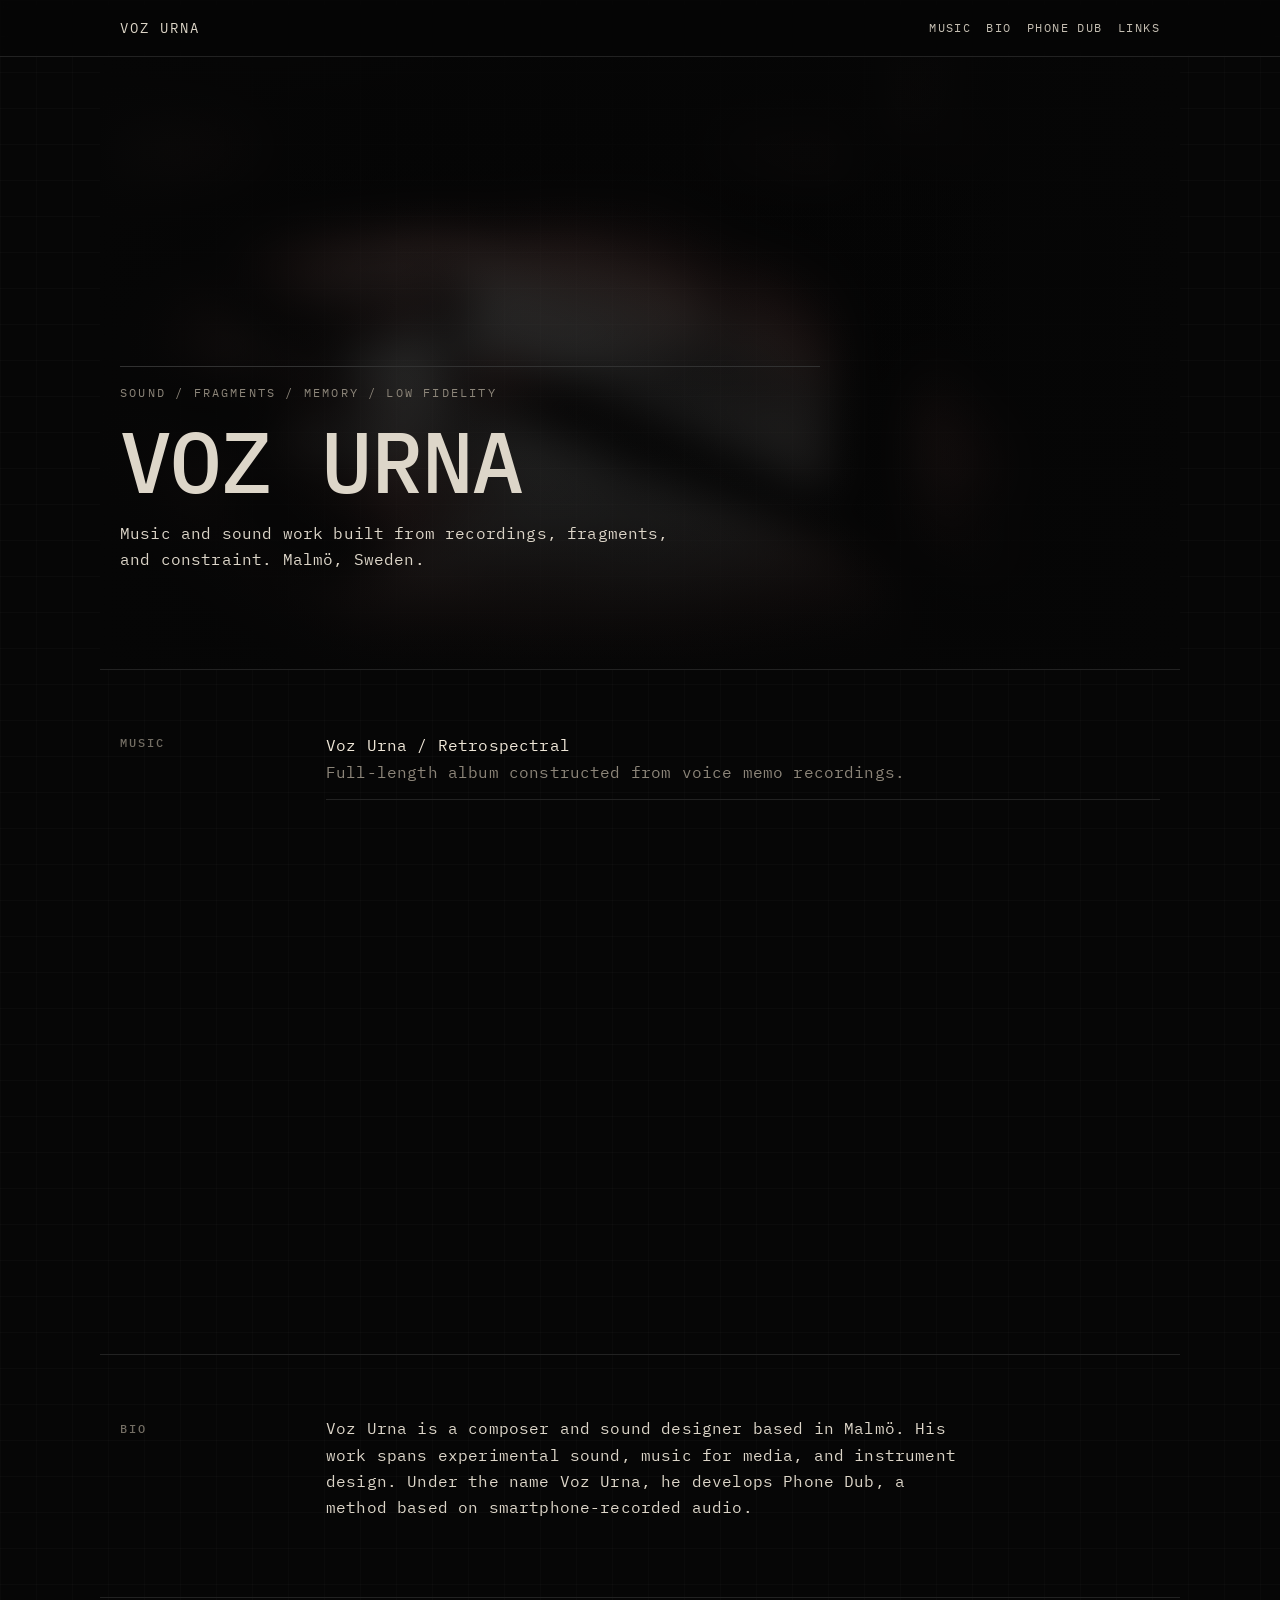
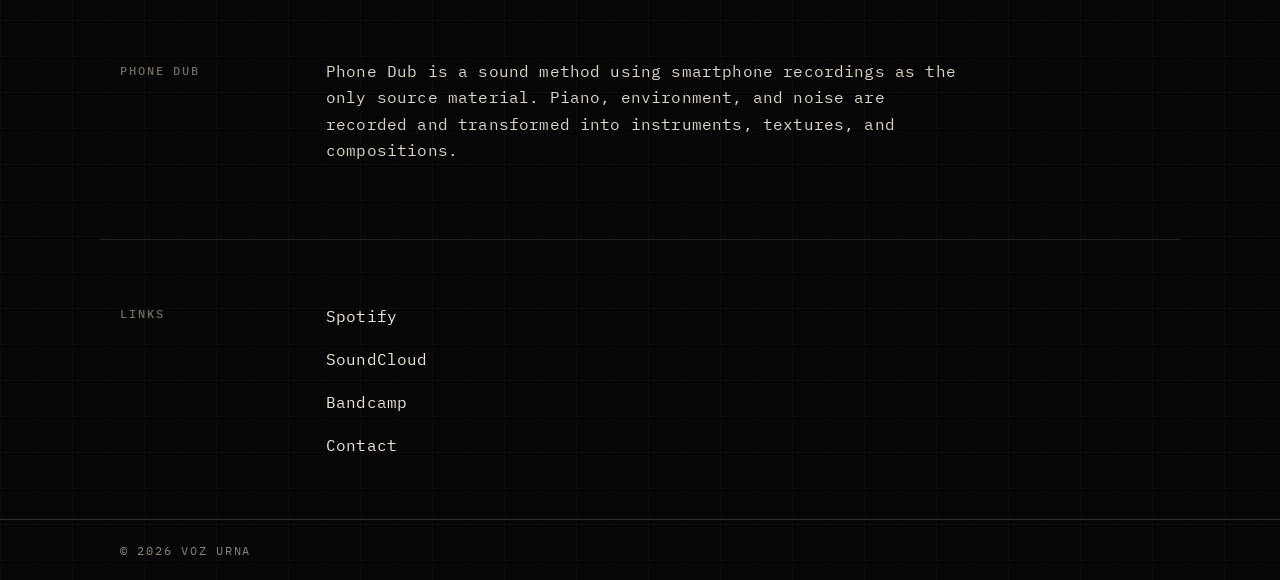
==== index.html @ f7e13c82 "Initial site commit" ====
<!DOCTYPE html>
<html lang="en">
  <head>
    <meta charset="UTF-8" />
    <meta name="viewport" content="width=device-width, initial-scale=1.0" />
    <title>Voz Urna</title>
    <link rel="stylesheet" href="style.css" />
  </head>
  <body>
    <div class="site">
      <header>
        <nav class="nav">
          <a class="brand" href="#home">Voz Urna</a>
          <div class="nav-links">
            <a href="#music">Music</a>
            <a href="#bio">Bio</a>
            <a href="#phonedub">Phone Dub</a>
            <a href="#links">Links</a>
          </div>
        </nav>
      </header>

      <main>
        <section class="hero" id="home">
          <div class="hero-inner">
            <div class="hero-panel">
              <p class="eyebrow">sound / fragments / memory / low fidelity</p>
              <h1>Voz Urna</h1>
              <p class="lead">
                Music and sound work built from recordings, fragments, and constraint. Malmö, Sweden.
              </p>
              <!-- <p class="terminal-note">archive for sound and fragments</p> -->
            </div>
          </div>
        </section>

        <section class="section" id="music">
  <div class="block">
    <h2>Music</h2>
    <div class="music-list">
      <div class="music-item">
        <a href="#">Voz Urna / Retrospectral</a><br />
        <span class="muted">Full-length album constructed from voice memo recordings.</span>
      </div>

      <div class="music-item embed-item">
        <iframe
          style="border: 0; width: 350px; height: 470px;"
          src="https://bandcamp.com/EmbeddedPlayer/album=3123178118/size=large/bgcol=333333/linkcol=ffffff/tracklist=false/transparent=true/"
          seamless>
          <a href="https://vozurna.bandcamp.com/album/retrospectral">Retrospectral by Voz Urna</a>
        </iframe>
      </div>

</section>

<section class="section" id="bio">
  <div class="block">
    <h2>Bio</h2>
    <div>
      <p>
        Voz Urna is a composer and sound designer based in Malmö.

His work spans experimental sound, music for media, and instrument design.

Under the name Voz Urna, he develops Phone Dub, a method based on smartphone-recorded audio.
      </p>
      <p class="muted">
      
      </p>
    </div>
  </div>
</section>

        <section class="section" id="phonedub">
          <div class="block">
            <h2>Phone Dub</h2>
            <div>
              <p>
                Phone Dub is a sound method using smartphone recordings as the only source material.

Piano, environment, and noise are recorded and transformed into instruments, textures, and compositions.
              </p>
              <p class="muted">
                
              </p>
            </div>
          </div>
        </section>

        <section class="section" id="links">
          <div class="block">
            <h2>Links</h2>
            <div class="link-list">
              <a href="https://open.spotify.com/artist/1SDlxnzPVQ7J5CW1TCWskf?si=wJDzaEXcRvCtlj3c91DYQA" target="_blank" rel="noopener noreferrer">Spotify</a>
              <a href="https://soundcloud.com/vozurna" target="_blank" rel="noopener noreferrer">SoundCloud</a>
              <a href="https://vozurna.bandcamp.com/album/retrospectral" target="_blank" rel="noopener noreferrer">Bandcamp</a>
              <a href="mailto:pavlo.theodoridis@gmail.com">Contact</a>
            </div>
          </div>
        </section>
      </main>

      <footer>
        <div class="footer-inner">© 2026 Voz Urna</div>
      </footer>
    </div>
  </body>
</html>
---- style.css ----
@import url('https://fonts.googleapis.com/css2?family=IBM+Plex+Mono:wght@400;500&display=swap');

:root {
  --bg: #060606;
  --bg-soft: #0d0d0d;
  --panel: #101010;
  --text: #ddd6c9;
  --muted: #8c8579;
  --line: #222222;
  --line-strong: #313131;
  --accent: #efe7d8;
}

* {
  box-sizing: border-box;
}

html {
  scroll-behavior: smooth;
}

body {
  margin: 0;
  background: var(--bg);
  color: var(--text);
  font-family: "IBM Plex Mono", monospace;
  line-height: 1.65;
  letter-spacing: 0.01em;
  background-image:
    linear-gradient(to bottom, rgba(255,255,255,0.02) 1px, transparent 1px),
    linear-gradient(to right, rgba(255,255,255,0.015) 1px, transparent 1px);
  background-size: 100% 36px, 36px 100%;
}

a {
  color: var(--accent);
  text-decoration: none;
}

a:hover {
  color: white;
}

.site {
  min-height: 100vh;
  display: flex;
  flex-direction: column;
}

header {
  position: sticky;
  top: 0;
  z-index: 20;
  background: rgba(6, 6, 6, 0.86);
  backdrop-filter: blur(6px);
  border-bottom: 1px solid var(--line);
}

.nav {
  max-width: 1080px;
  margin: 0 auto;
  padding: 1rem 1.25rem;
  display: flex;
  justify-content: space-between;
  align-items: center;
  gap: 1rem;
}

.brand {
  font-size: 0.9rem;
  text-transform: uppercase;
  letter-spacing: 0.14em;
  opacity: 0.92;
}

.nav-links {
  display: flex;
  flex-wrap: wrap;
  gap: 0.95rem;
  font-size: 0.74rem;
  text-transform: uppercase;
  letter-spacing: 0.12em;
  opacity: 0.82;
}

main {
  flex: 1;
}

.hero,
.section {
  max-width: 1080px;
  margin: 0 auto;
  padding: 3.75rem 1.25rem;
}

.hero {
  min-height: 68vh;
  display: flex;
  align-items: flex-end;
  padding-top: 6rem;
  padding-bottom: 5rem;
  position: relative;
  overflow: hidden;
  isolation: isolate;
}

.hero::before {
  content: "";
  position: absolute;
  inset: 0;
  background-image: url("vozurna_web_images/retrospectralcover.png");
  background-size: cover;
  background-position: center center;
  background-repeat: no-repeat;
  filter: blur(20px);
  transform: scale(1.12);
  opacity: 0.22;
  z-index: -3;
}

.hero::after {
  content: "";
  position: absolute;
  inset: 0;
  background:
    linear-gradient(to right,
      rgba(6, 6, 6, 0.98) 0%,
      rgba(6, 6, 6, 0.56) 14%,
      rgba(6, 6, 6, 0.14) 28%,
      rgba(6, 6, 6, 0.14) 72%,
      rgba(6, 6, 6, 0.56) 86%,
      rgba(6, 6, 6, 0.98) 100%
    ),
    linear-gradient(to bottom,
      rgba(6, 6, 6, 0.8) 0%,
      rgba(6, 6, 6, 0.24) 30%,
      rgba(6, 6, 6, 0.38) 75%,
      rgba(6, 6, 6, 0.92) 100%
    );
  z-index: -2;
}

.hero-inner {
  width: 100%;
  max-width: 760px;
  position: relative;
  z-index: 1;
}

.hero-panel {
  border-top: 1px solid var(--line-strong);
  padding-top: 1rem;
  max-width: 700px;
}

.eyebrow,
h2,
.footer-inner {
  color: var(--muted);
}

.eyebrow {
  margin: 0 0 1rem 0;
  font-size: 0.76rem;
  text-transform: uppercase;
  letter-spacing: 0.18em;
}

h1,
h2 {
  margin: 0 0 1rem 0;
}

h1 {
  font-size: clamp(2.6rem, 8vw, 5.4rem);
  line-height: 0.98;
  text-transform: uppercase;
  letter-spacing: -0.02em;
  margin-bottom: 1rem;
  font-weight: 500;
}

h2 {
  font-size: 0.74rem;
  text-transform: uppercase;
  letter-spacing: 0.16em;
  padding-top: 0.2rem;
  font-weight: 500;
  color: var(--muted);
  opacity: 0.82;
}

p {
  margin: 0 0 1rem 0;
  max-width: 65ch;
}

.lead {
  font-size: 1rem;
  max-width: 56ch;
}

.muted {
  color: var(--muted);
}

.section {
  border-top: 1px solid var(--line);
}

.block {
  display: grid;
  grid-template-columns: 170px 1fr;
  gap: 2.25rem;
}

.music-list,
.link-list {
  display: grid;
  gap: 0.9rem;
}

.music-item,
.link-list a {
  padding-top: 0.15rem;
}

.music-item {
  border-bottom: 1px solid var(--line);
  padding-bottom: 0.9rem;
}

.embed-item {
  padding-top: 0.6rem;
  padding-bottom: 1.2rem;
}

.embed-item iframe {
  display: block;
  max-width: 100%;
}

.music-item:last-child {
  border-bottom: none;
  padding-bottom: 0;
}

.terminal-note {
  margin-top: 1.2rem;
  padding-top: 0.8rem;
  border-top: 1px solid var(--line);
  color: var(--muted);
  font-size: 0.78rem;
  opacity: 0.72;
}

footer {
  border-top: 1px solid var(--line-strong);
}

.footer-inner {
  max-width: 1080px;
  margin: 0 auto;
  padding: 1.25rem;
  font-size: 0.78rem;
  text-transform: uppercase;
  letter-spacing: 0.14em;
}

@media (max-width: 720px) {
  .nav {
    flex-direction: column;
    align-items: flex-start;
  }

  .nav-links {
    gap: 0.8rem 1rem;
  }

  .hero,
  .section {
    padding: 3rem 1.25rem;
  }

  .hero {
    min-height: 58vh;
    padding-top: 5rem;
  }

  .block {
    grid-template-columns: 1fr;
    gap: 0.9rem;
  }

  h1 {
    font-size: clamp(3.4rem, 20vw, 6rem);
  }

  .embed-item iframe {
  width: 100%;
  height: 470px;
}
}
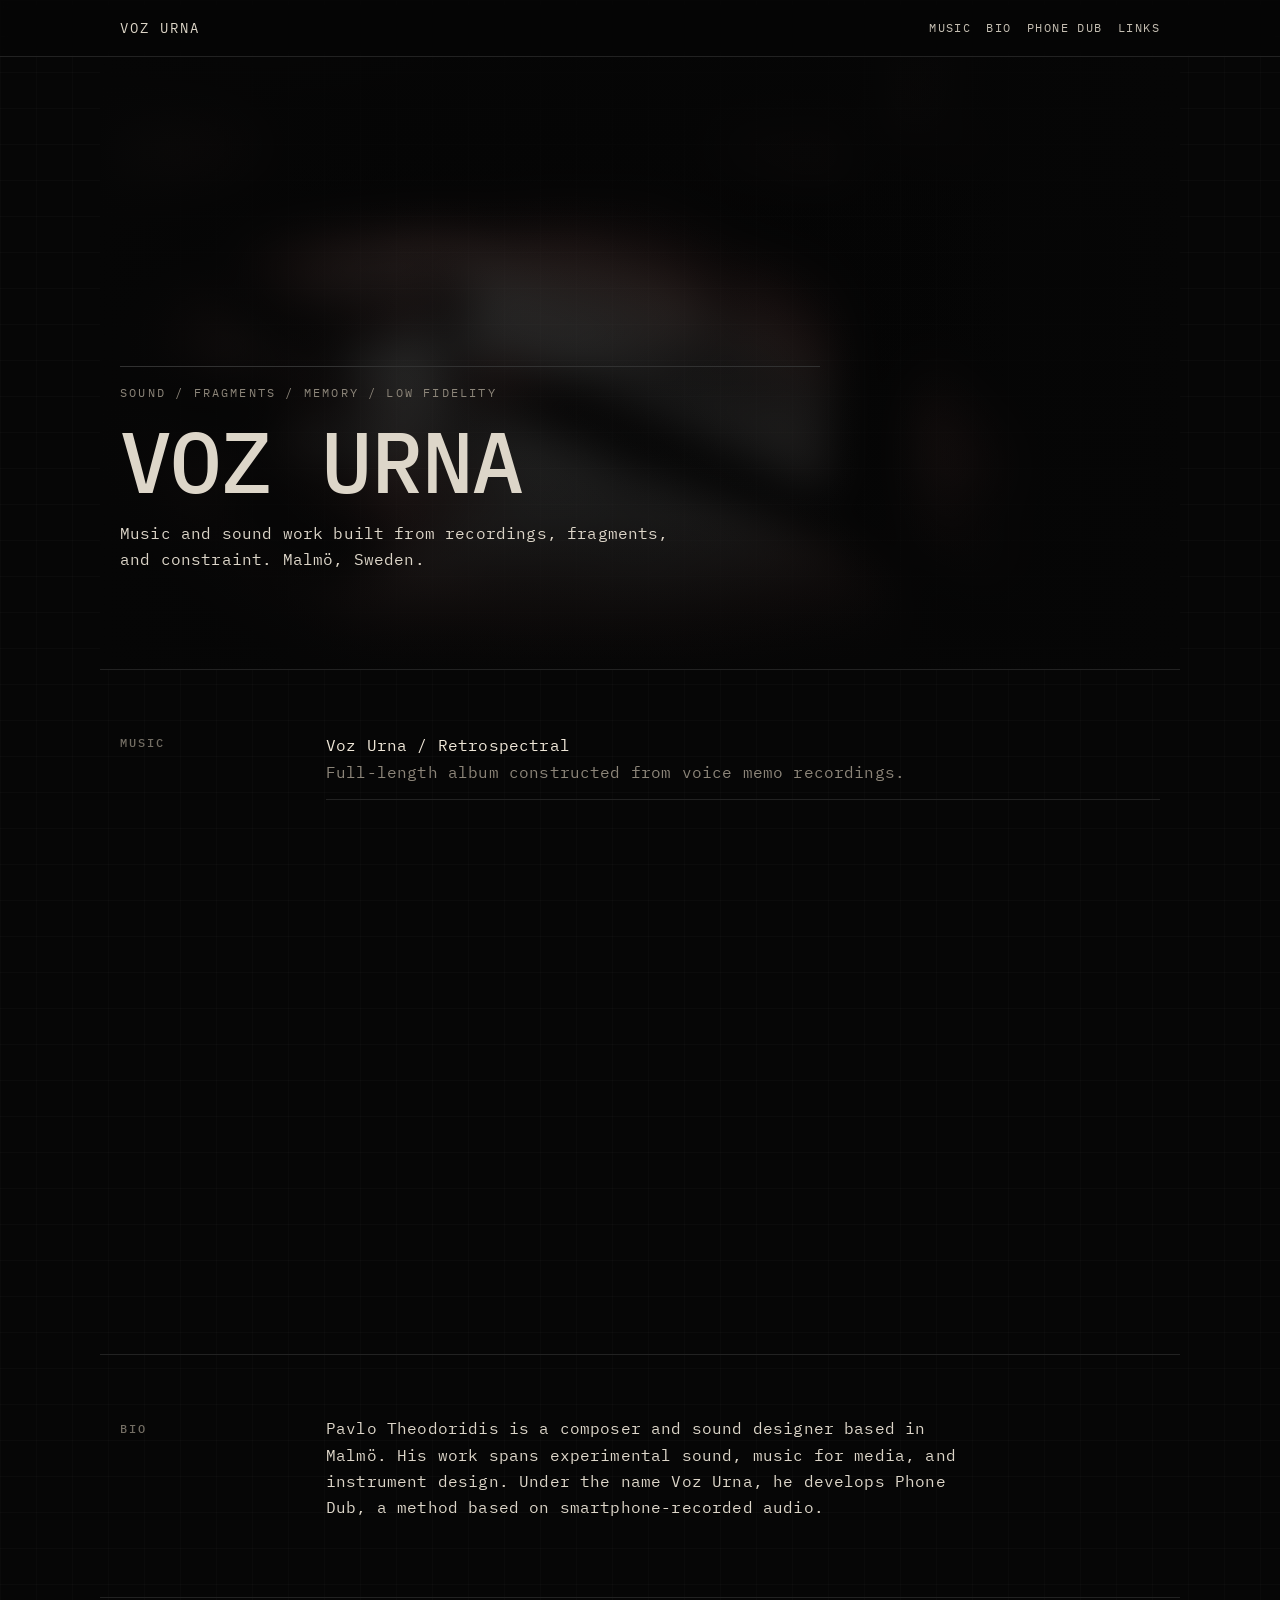
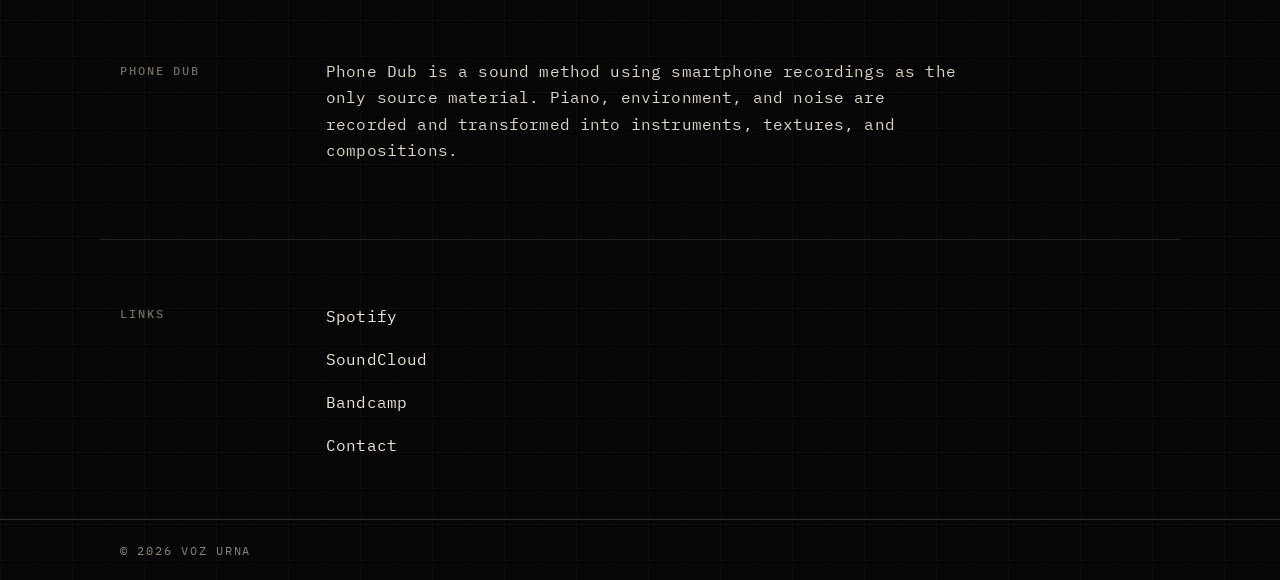
==== commit 0b6bddf2: "Launch publishable v1" ====
--- a/index.html
+++ b/index.html
@@ -59,7 +59,7 @@
     <h2>Bio</h2>
     <div>
       <p>
-        Voz Urna is a composer and sound designer based in Malmö.
+        Pavlo Theodoridis is a composer and sound designer based in Malmö.
 
 His work spans experimental sound, music for media, and instrument design.
 
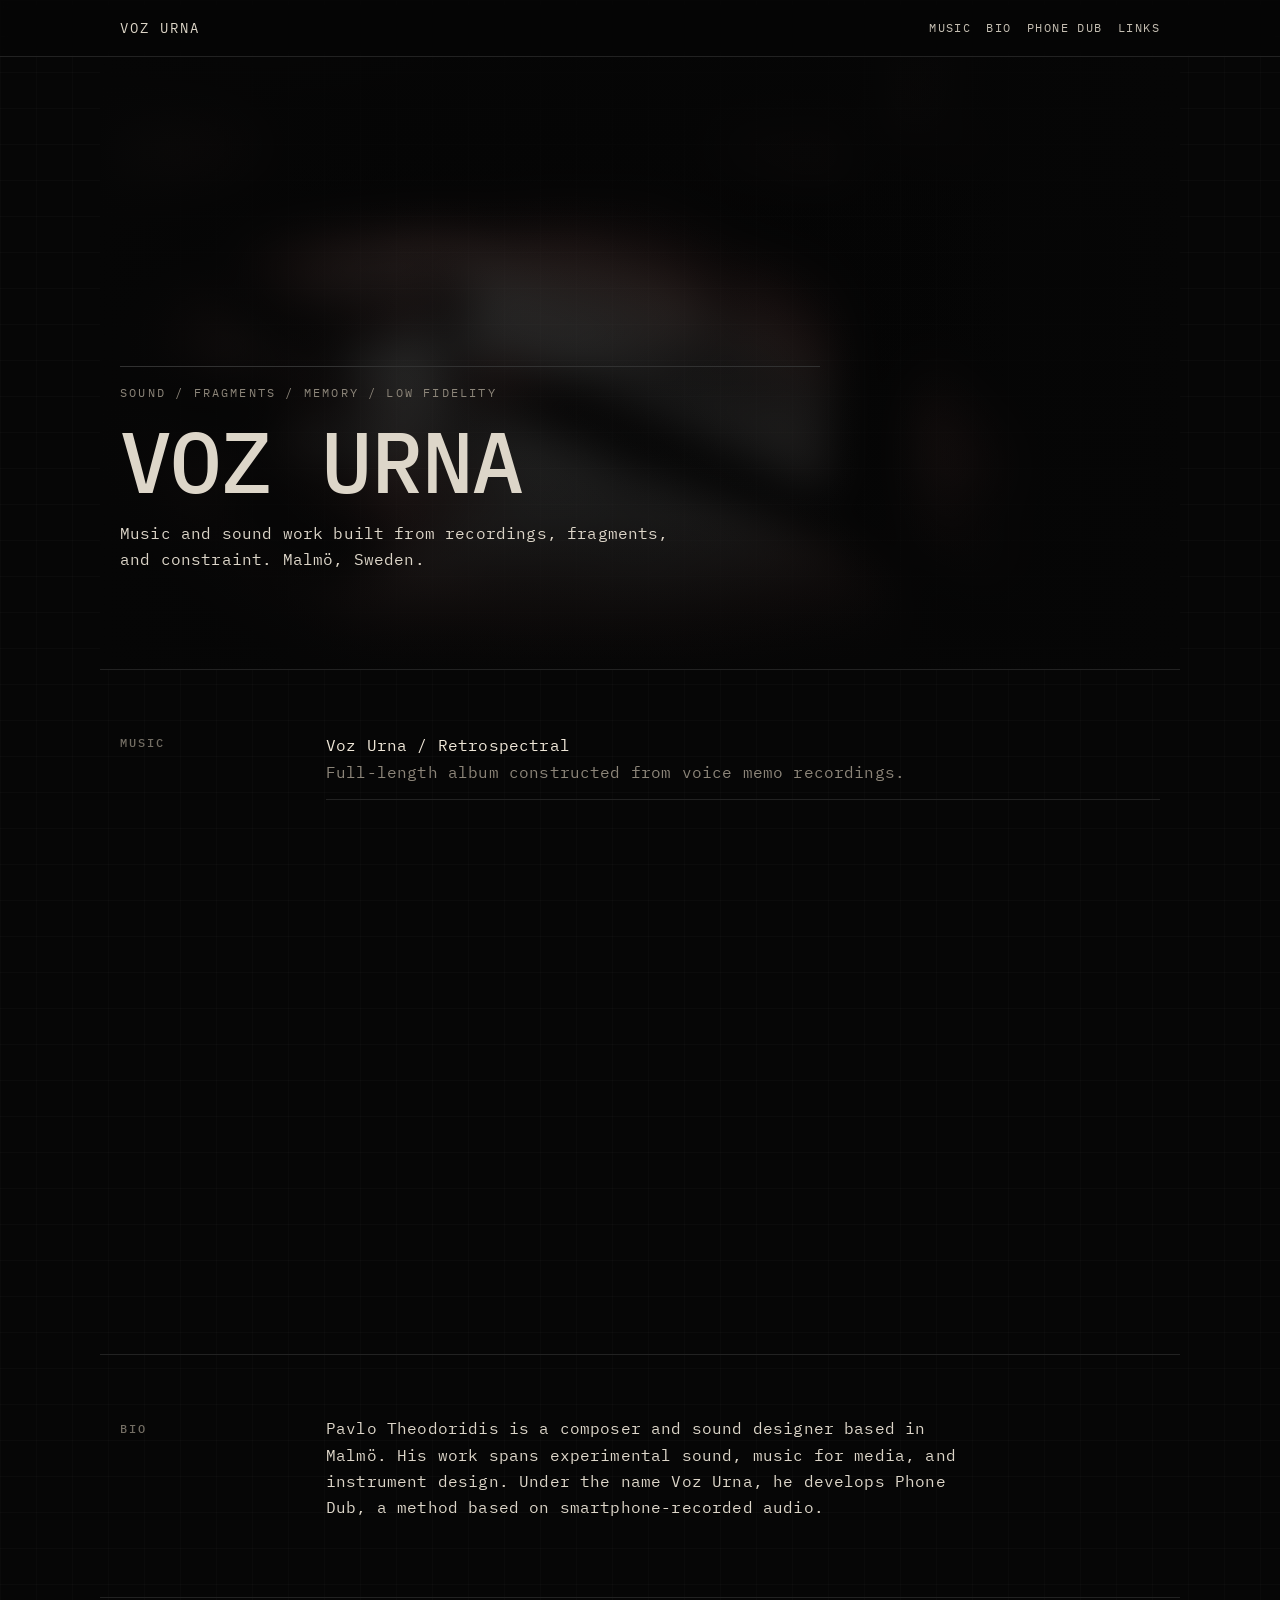
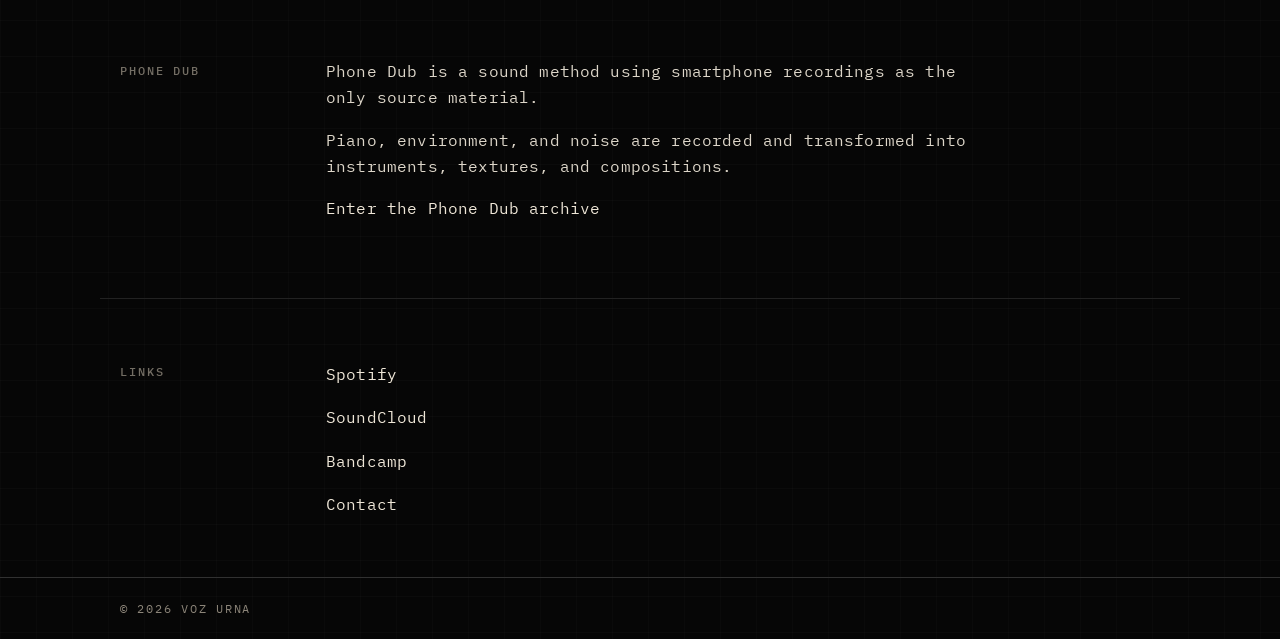
==== commit acde3382: "Add dedicated Phone Dub page" ====
--- a/index.html
+++ b/index.html
@@ -5,6 +5,8 @@
     <meta name="viewport" content="width=device-width, initial-scale=1.0" />
     <title>Voz Urna</title>
     <link rel="stylesheet" href="style.css" />
+     <link rel="icon" type="image/png" href="vozurna_web_images/favicon.png" />
+     <link rel="apple-touch-icon" href="vozurna_web_images/favicon.png" />
   </head>
   <body>
     <div class="site">
@@ -14,7 +16,7 @@
           <div class="nav-links">
             <a href="#music">Music</a>
             <a href="#bio">Bio</a>
-            <a href="#phonedub">Phone Dub</a>
+            <a href="phonedub.html">Phone Dub</a>
             <a href="#links">Links</a>
           </div>
         </nav>
@@ -73,20 +75,21 @@
 </section>
 
         <section class="section" id="phonedub">
-          <div class="block">
-            <h2>Phone Dub</h2>
-            <div>
-              <p>
-                Phone Dub is a sound method using smartphone recordings as the only source material.
-
-Piano, environment, and noise are recorded and transformed into instruments, textures, and compositions.
-              </p>
-              <p class="muted">
-                
-              </p>
-            </div>
-          </div>
-        </section>
+  <div class="block">
+    <h2>Phone Dub</h2>
+    <div>
+      <p>
+        Phone Dub is a sound method using smartphone recordings as the only source material.
+      </p>
+      <p>
+        Piano, environment, and noise are recorded and transformed into instruments, textures, and compositions.
+      </p>
+      <p class="muted">
+        <a href="phonedub.html">Enter the Phone Dub archive</a>
+      </p>
+    </div>
+  </div>
+</section>
 
         <section class="section" id="links">
           <div class="block">
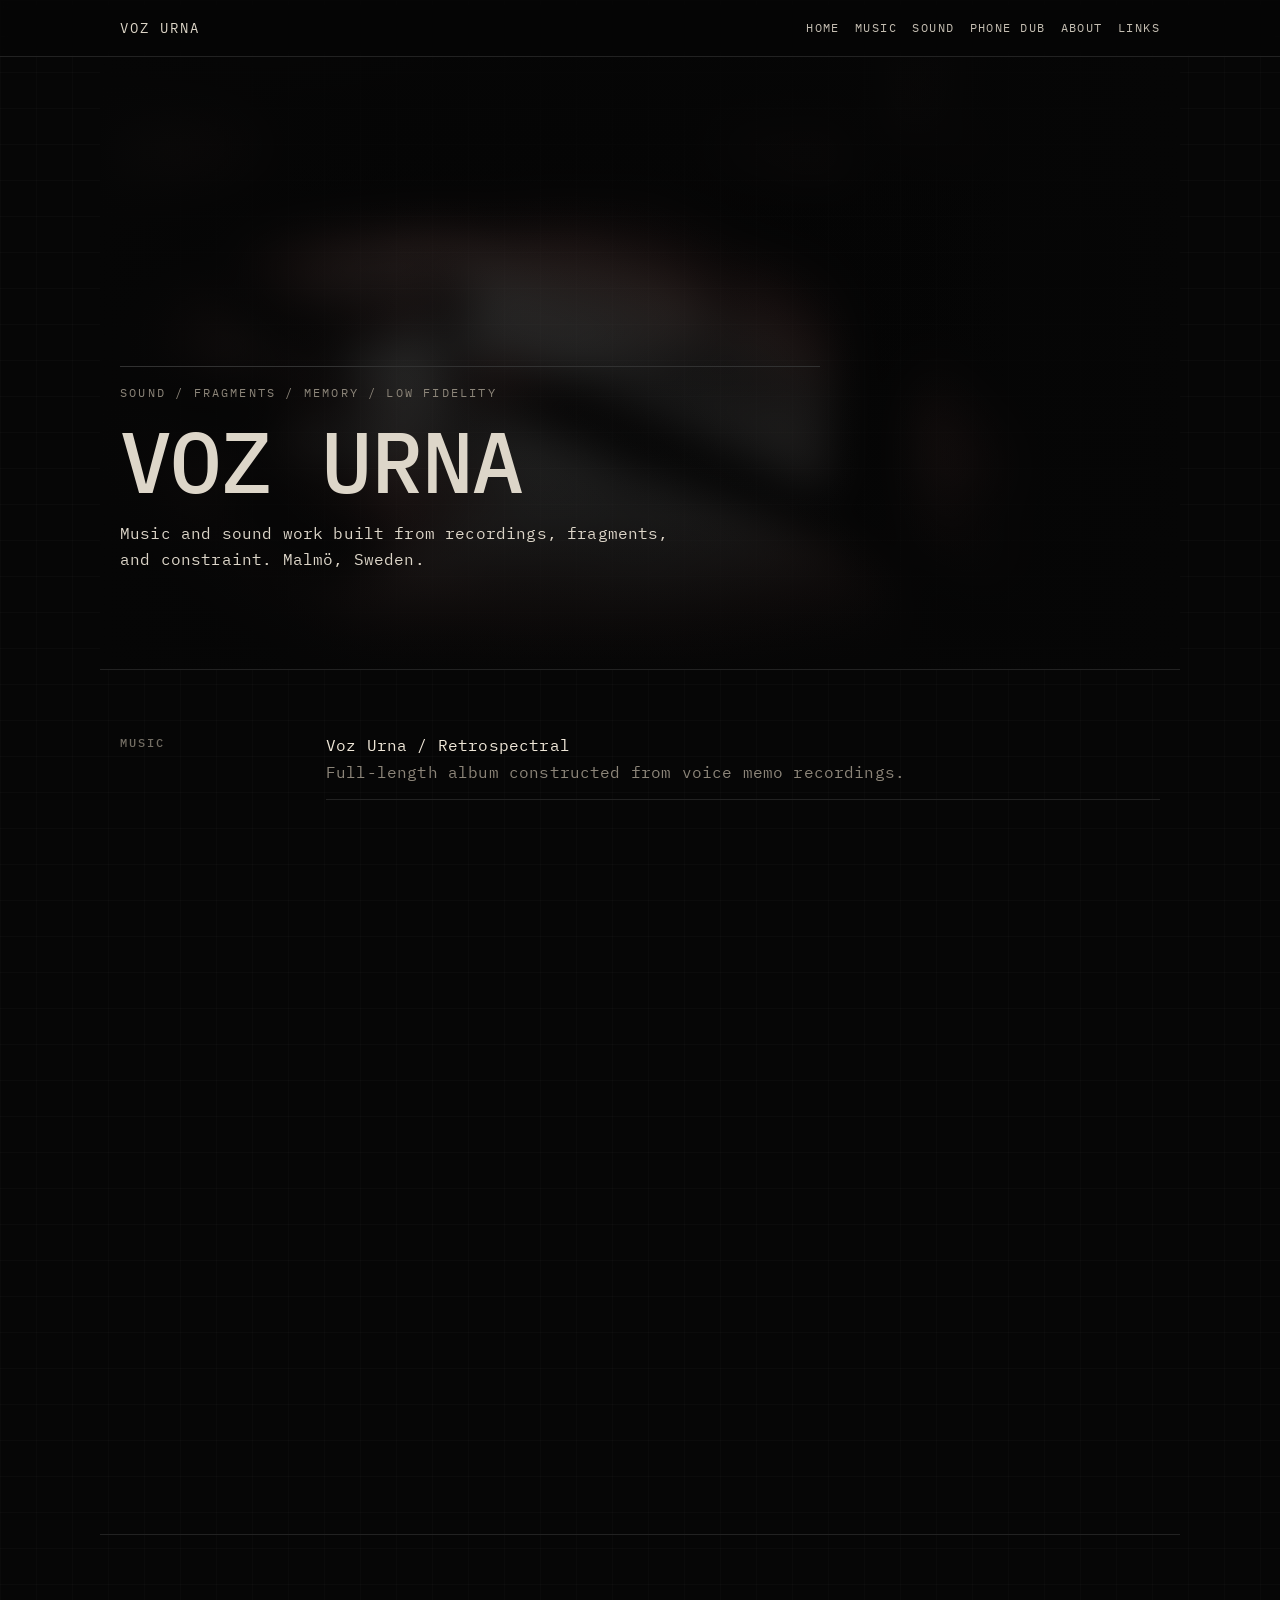
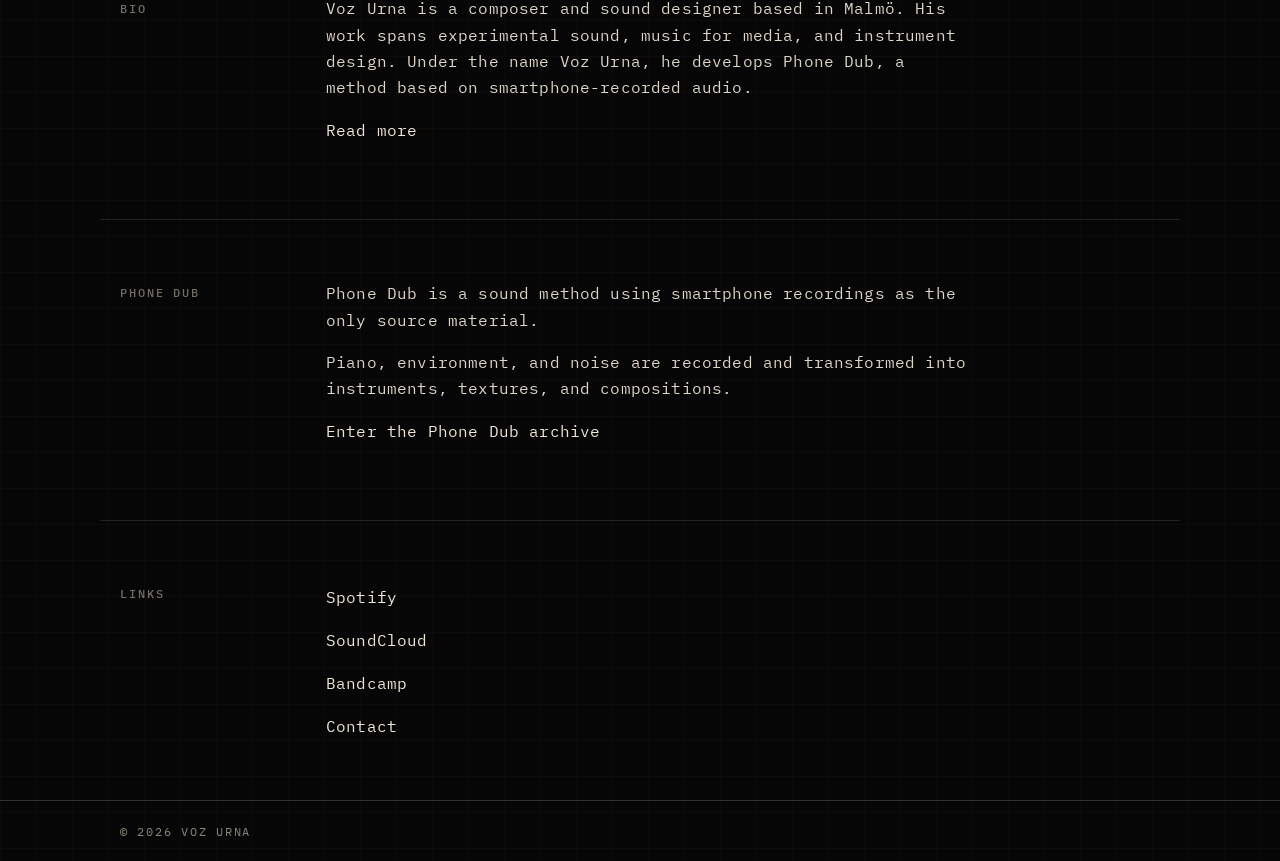
==== commit 09367c6f: "Update site pages and embeds" ====
--- a/index.html
+++ b/index.html
@@ -5,19 +5,21 @@
     <meta name="viewport" content="width=device-width, initial-scale=1.0" />
     <title>Voz Urna</title>
     <link rel="stylesheet" href="style.css" />
-     <link rel="icon" type="image/png" href="vozurna_web_images/favicon.png" />
-     <link rel="apple-touch-icon" href="vozurna_web_images/favicon.png" />
+    <link rel="icon" type="image/png" href="vozurna_web_images/favicon.png" />
+    <link rel="apple-touch-icon" href="vozurna_web_images/favicon.png" />
   </head>
   <body>
     <div class="site">
       <header>
         <nav class="nav">
-          <a class="brand" href="#home">Voz Urna</a>
+          <a class="brand" href="index.html">Voz Urna</a>
           <div class="nav-links">
-            <a href="#music">Music</a>
-            <a href="#bio">Bio</a>
+            <a href="index.html">Home</a>
+            <a href="music.html">Music</a>
+            <a href="sound.html">Sound</a>
             <a href="phonedub.html">Phone Dub</a>
-            <a href="#links">Links</a>
+            <a href="about.html">About</a>
+            <a href="index.html#links">Links</a>
           </div>
         </nav>
       </header>
@@ -37,59 +39,60 @@
         </section>
 
         <section class="section" id="music">
-  <div class="block">
-    <h2>Music</h2>
-    <div class="music-list">
-      <div class="music-item">
-        <a href="#">Voz Urna / Retrospectral</a><br />
-        <span class="muted">Full-length album constructed from voice memo recordings.</span>
-      </div>
+          <div class="block">
+            <h2>Music</h2>
+            <div class="music-list">
+              <div class="music-item">
+                <a href="music.html">Voz Urna / Retrospectral</a><br />
+                <span class="muted">Full-length album constructed from voice memo recordings.</span>
+              </div>
 
-      <div class="music-item embed-item">
-        <iframe
-          style="border: 0; width: 350px; height: 470px;"
-          src="https://bandcamp.com/EmbeddedPlayer/album=3123178118/size=large/bgcol=333333/linkcol=ffffff/tracklist=false/transparent=true/"
-          seamless>
-          <a href="https://vozurna.bandcamp.com/album/retrospectral">Retrospectral by Voz Urna</a>
-        </iframe>
-      </div>
+              <div class="music-item embed-item">
+                <iframe
+                  style="border: 0; width: 100%; max-width: 350px; height: 650px;"
+                  src="https://bandcamp.com/EmbeddedPlayer/album=3123178118/size=large/bgcol=333333/linkcol=ffffff/tracklist=true/transparent=true/"
+                  seamless>
+                  <a href="https://vozurna.bandcamp.com/album/retrospectral">Retrospectral by Voz Urna</a>
+                </iframe>
+              </div>
+            </div>
+          </div>
+        </section>
 
-</section>
+        <section class="section" id="bio">
+          <div class="block">
+            <h2>Bio</h2>
+            <div>
+              <p>
+                Voz Urna is a composer and sound designer based in Malmö.
 
-<section class="section" id="bio">
-  <div class="block">
-    <h2>Bio</h2>
-    <div>
-      <p>
-        Pavlo Theodoridis is a composer and sound designer based in Malmö.
+                His work spans experimental sound, music for media, and instrument design.
 
-His work spans experimental sound, music for media, and instrument design.
-
-Under the name Voz Urna, he develops Phone Dub, a method based on smartphone-recorded audio.
-      </p>
-      <p class="muted">
-      
-      </p>
-    </div>
-  </div>
-</section>
+                Under the name Voz Urna, he develops Phone Dub, a method based on smartphone-recorded audio.
+              </p>
+              <p class="muted">
+                <a href="about.html">Read more</a>
+              </p>
+            </div>
+          </div>
+        </section>
 
         <section class="section" id="phonedub">
-  <div class="block">
-    <h2>Phone Dub</h2>
-    <div>
-      <p>
-        Phone Dub is a sound method using smartphone recordings as the only source material.
-      </p>
-      <p>
-        Piano, environment, and noise are recorded and transformed into instruments, textures, and compositions.
-      </p>
-      <p class="muted">
-        <a href="phonedub.html">Enter the Phone Dub archive</a>
-      </p>
-    </div>
-  </div>
-</section>
+          <div class="block">
+            <h2>Phone Dub</h2>
+            <div>
+              <p>
+                Phone Dub is a sound method using smartphone recordings as the only source material.
+              </p>
+              <p>
+                Piano, environment, and noise are recorded and transformed into instruments, textures, and compositions.
+              </p>
+              <p class="muted">
+                <a href="phonedub.html">Enter the Phone Dub archive</a>
+              </p>
+            </div>
+          </div>
+        </section>
 
         <section class="section" id="links">
           <div class="block">
@@ -109,4 +112,4 @@
       </footer>
     </div>
   </body>
-</html>+</html>
--- a/style.css
+++ b/style.css
@@ -209,6 +209,11 @@
   border-top: 1px solid var(--line);
 }
 
+.about-section {
+  border-top: none;
+  padding-top: 6rem;
+}
+
 .block {
   display: grid;
   grid-template-columns: 170px 1fr;
@@ -216,17 +221,20 @@
 }
 
 .music-list,
-.link-list {
+.link-list,
+.work-list {
   display: grid;
   gap: 0.9rem;
 }
 
 .music-item,
-.link-list a {
+.link-list a,
+.work-item {
   padding-top: 0.15rem;
 }
 
-.music-item {
+.music-item,
+.work-item {
   border-bottom: 1px solid var(--line);
   padding-bottom: 0.9rem;
 }
@@ -241,9 +249,40 @@
   max-width: 100%;
 }
 
-.music-item:last-child {
+.music-item:last-child,
+.work-item:last-child {
   border-bottom: none;
   padding-bottom: 0;
+}
+
+.work-title {
+  margin: 0 0 0.35rem 0;
+  text-transform: uppercase;
+  letter-spacing: 0.12em;
+  font-size: 0.82rem;
+}
+
+.about-layout {
+  display: grid;
+  grid-template-columns: minmax(0, 1fr) 220px;
+  gap: 2rem;
+  align-items: start;
+}
+
+.portrait-placeholder {
+  min-height: 280px;
+  border: 1px solid var(--line-strong);
+  background: rgba(255, 255, 255, 0.01);
+  display: flex;
+  align-items: flex-end;
+  padding: 1rem;
+}
+
+.portrait-placeholder span {
+  color: var(--muted);
+  font-size: 0.72rem;
+  text-transform: uppercase;
+  letter-spacing: 0.14em;
 }
 
 .terminal-note {
@@ -268,6 +307,89 @@
   letter-spacing: 0.14em;
 }
 
+.archive-map {
+  --archive-gap: 1rem;
+  --archive-half-gap: 0.5rem;
+  --archive-quarter-gap: 0.25rem;
+  position: relative;
+  margin-top: 2rem;
+}
+
+.archive-lines {
+  position: absolute;
+  inset: 0;
+  z-index: 0;
+  pointer-events: none;
+}
+
+.line {
+  position: absolute;
+  background: rgba(255, 255, 255, 0.07);
+}
+
+.line-top {
+  top: calc(25% - var(--archive-quarter-gap));
+  left: calc(50% - var(--archive-half-gap));
+  width: var(--archive-gap);
+  height: 1px;
+}
+
+.line-left {
+  top: calc(50% - var(--archive-half-gap));
+  left: calc(25% - var(--archive-quarter-gap));
+  width: 1px;
+  height: var(--archive-gap);
+}
+
+.line-right {
+  top: calc(50% - var(--archive-half-gap));
+  left: calc(75% + var(--archive-quarter-gap));
+  width: 1px;
+  height: var(--archive-gap);
+}
+
+.line-bottom {
+  top: calc(75% + var(--archive-quarter-gap));
+  left: calc(50% - var(--archive-half-gap));
+  width: var(--archive-gap);
+  height: 1px;
+}
+
+.archive-grid {
+  position: relative;
+  z-index: 1;
+  display: grid;
+  grid-template-columns: repeat(2, minmax(0, 1fr));
+  gap: var(--archive-gap);
+}
+
+.work-block {
+  padding-top: 0.2rem;
+  padding-bottom: 1.2rem;
+  border-bottom: 1px solid var(--line);
+}
+
+.work-block:last-child {
+  border-bottom: none;
+  padding-bottom: 0;
+}
+
+.work-block h3 {
+  margin: 0 0 0.5rem 0;
+  font-size: 1rem;
+  font-weight: 500;
+}
+
+.embed-frame {
+  margin-top: 1rem;
+  max-width: 760px;
+}
+
+.soundcloud-embed iframe {
+  display: block;
+  border: 0;
+}
+
 @media (max-width: 720px) {
   .nav {
     flex-direction: column;
@@ -298,7 +420,64 @@
   }
 
   .embed-item iframe {
-  width: 100%;
-  height: 470px;
-}
-}+    width: 100%;
+    height: 470px;
+  }
+
+  .archive-grid {
+    grid-template-columns: 1fr;
+  }
+
+  .archive-lines {
+    display: none;
+  }
+
+  .about-layout {
+    grid-template-columns: 1fr;
+  }
+
+  .portrait-placeholder {
+    min-height: 220px;
+  }
+}
+
+/* Phone Dub page */
+
+.page-hero {
+  min-height: 52vh;
+}
+
+.archive-block {
+  align-items: start;
+}
+
+.archive-zone {
+  min-height: 220px;
+  padding: 1.15rem;
+  border: 1px solid var(--line-strong);
+  background: rgba(255, 255, 255, 0.01);
+  display: flex;
+  flex-direction: column;
+  justify-content: space-between;
+}
+
+.zone-label {
+  margin: 0;
+  font-size: 0.9rem;
+  text-transform: uppercase;
+  letter-spacing: 0.14em;
+}
+
+.zone-note {
+  margin: 0;
+  max-width: 24ch;
+  color: var(--muted);
+  font-size: 0.78rem;
+  line-height: 1.5;
+}
+
+@media (max-width: 720px) {
+  .archive-zone {
+    min-height: 160px;
+  }
+}
